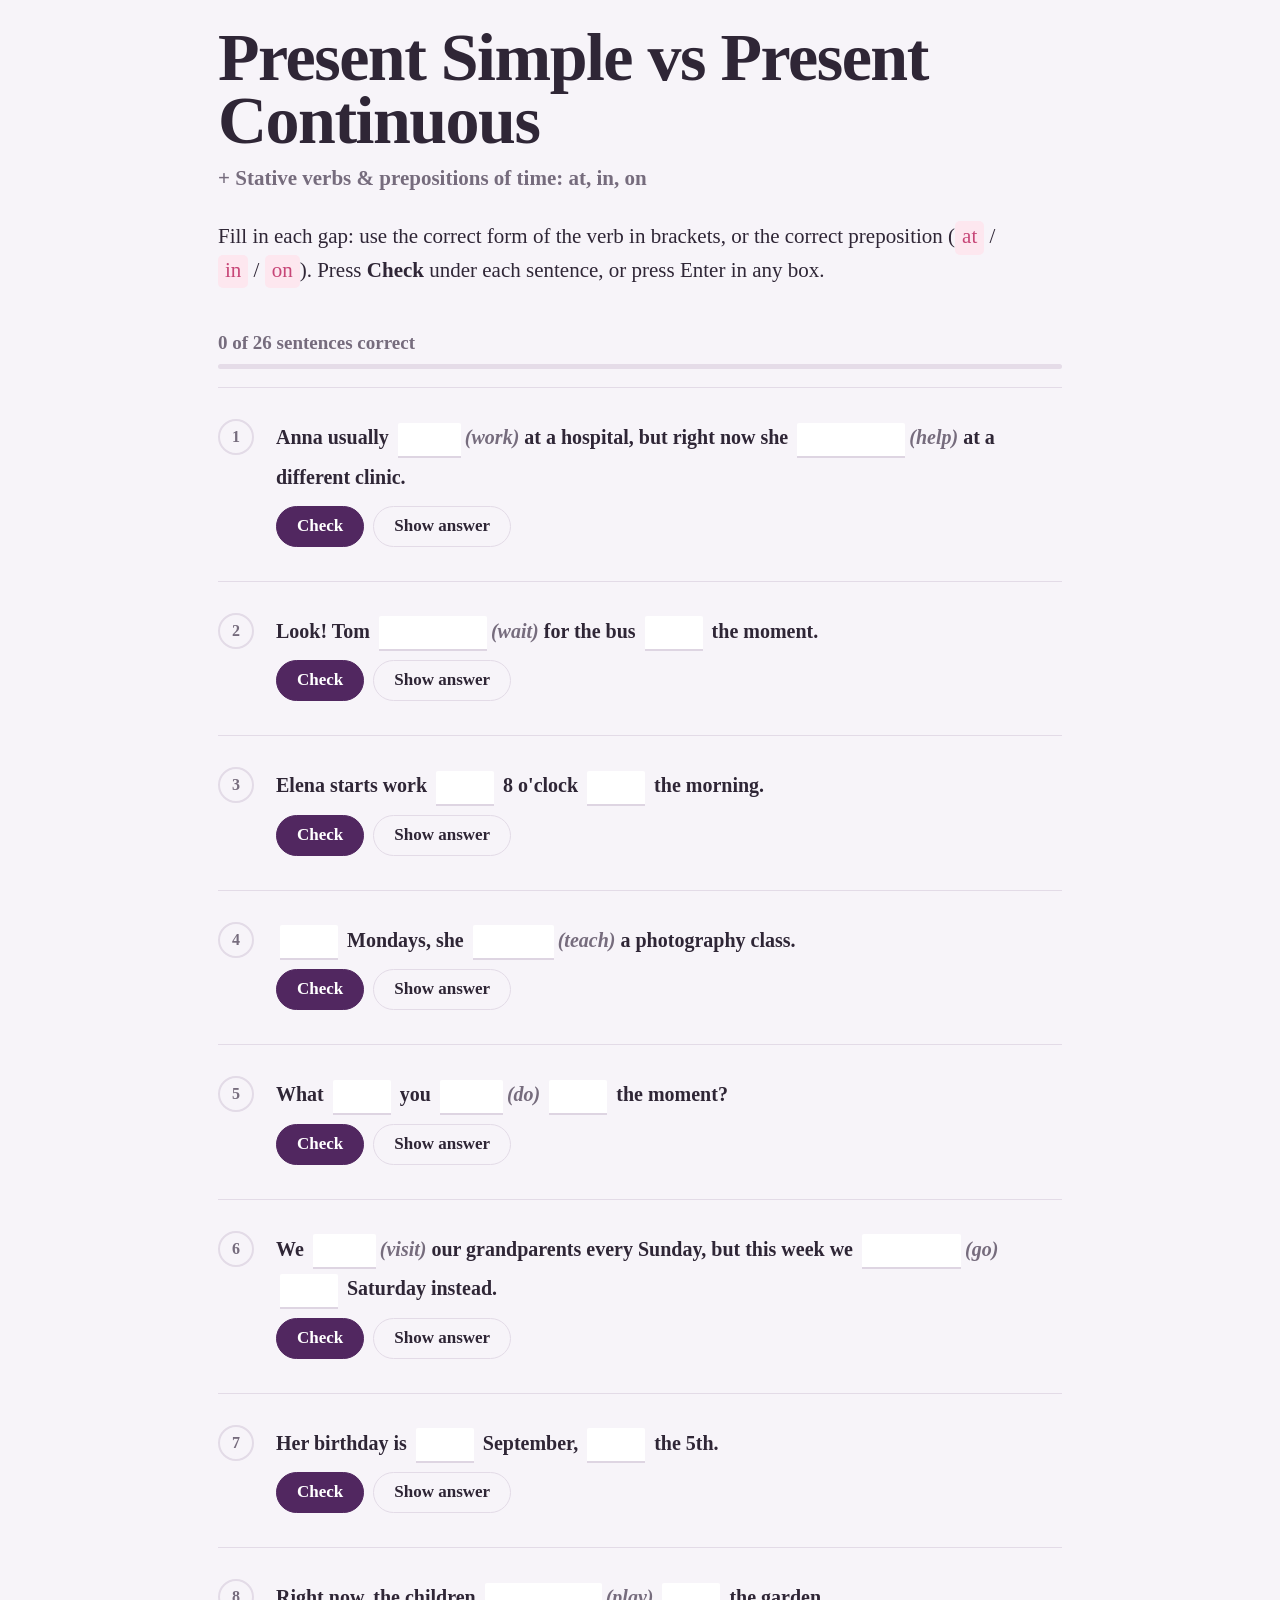
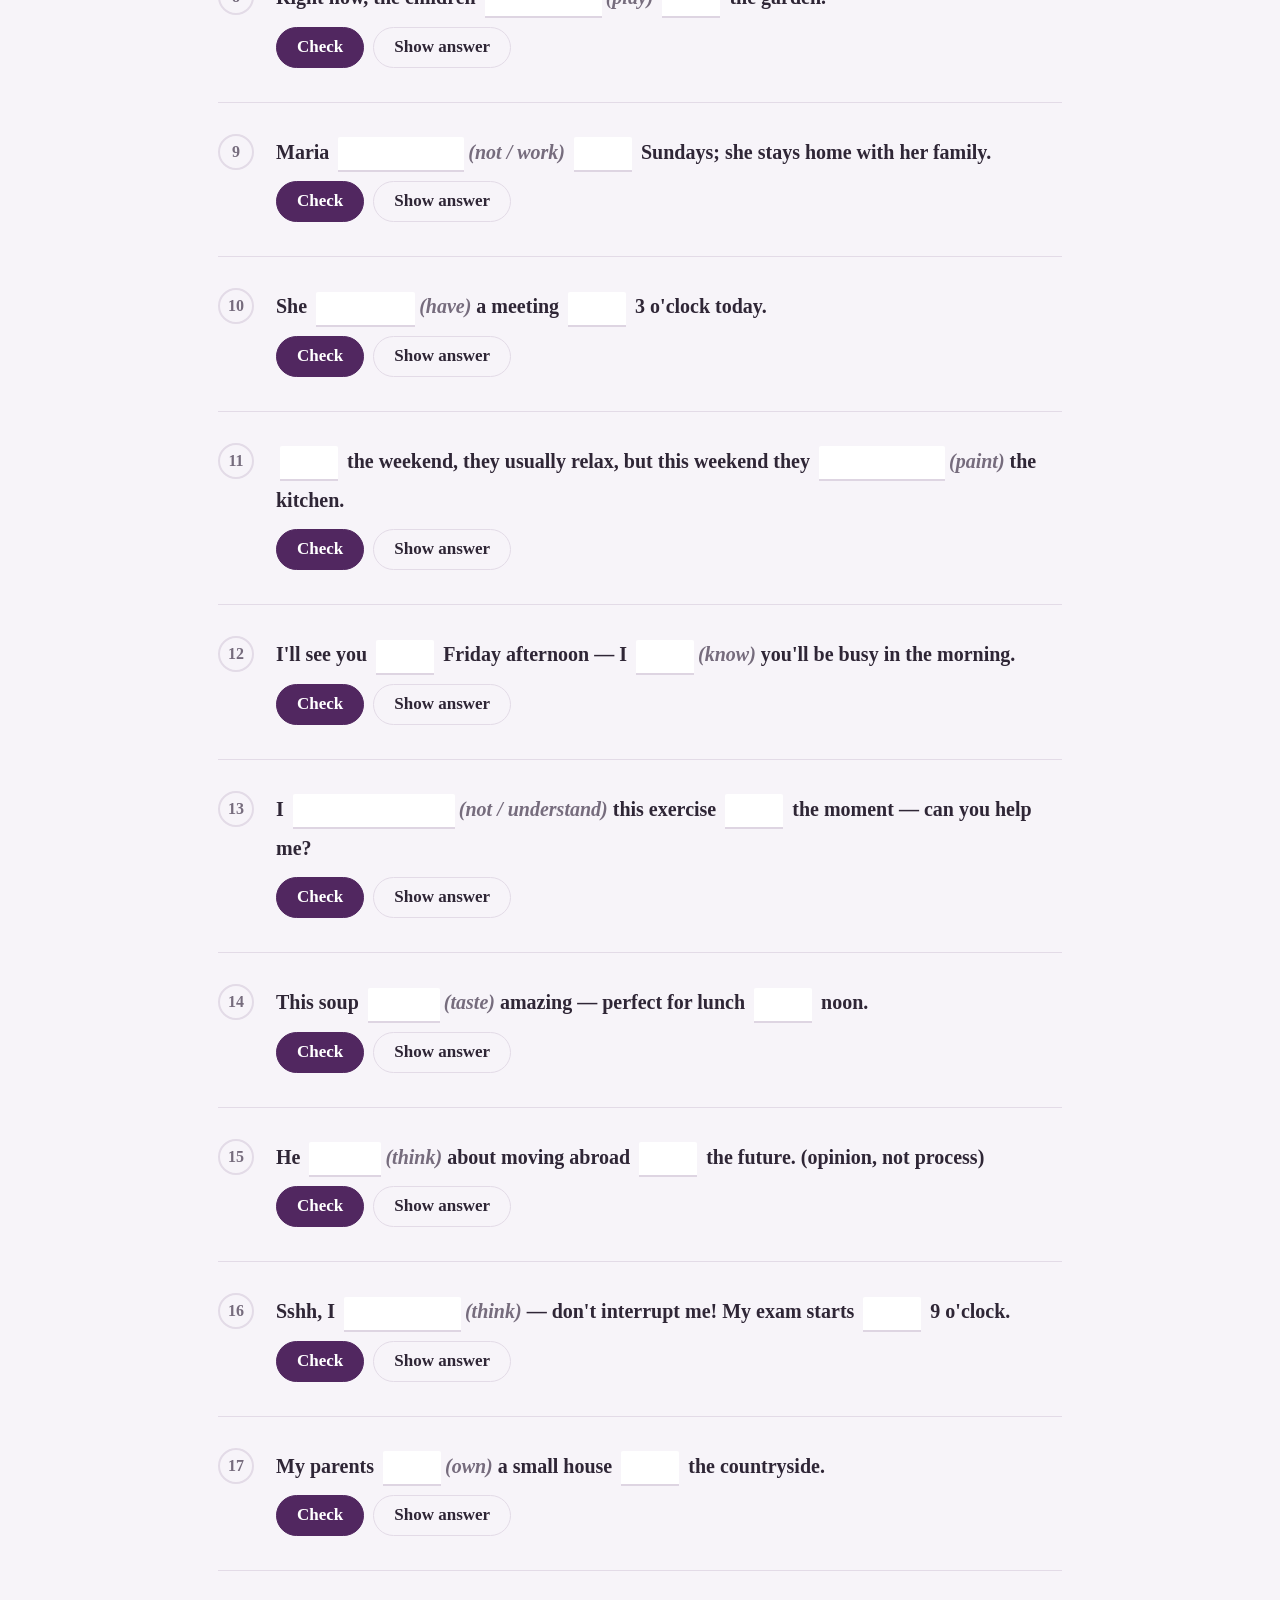
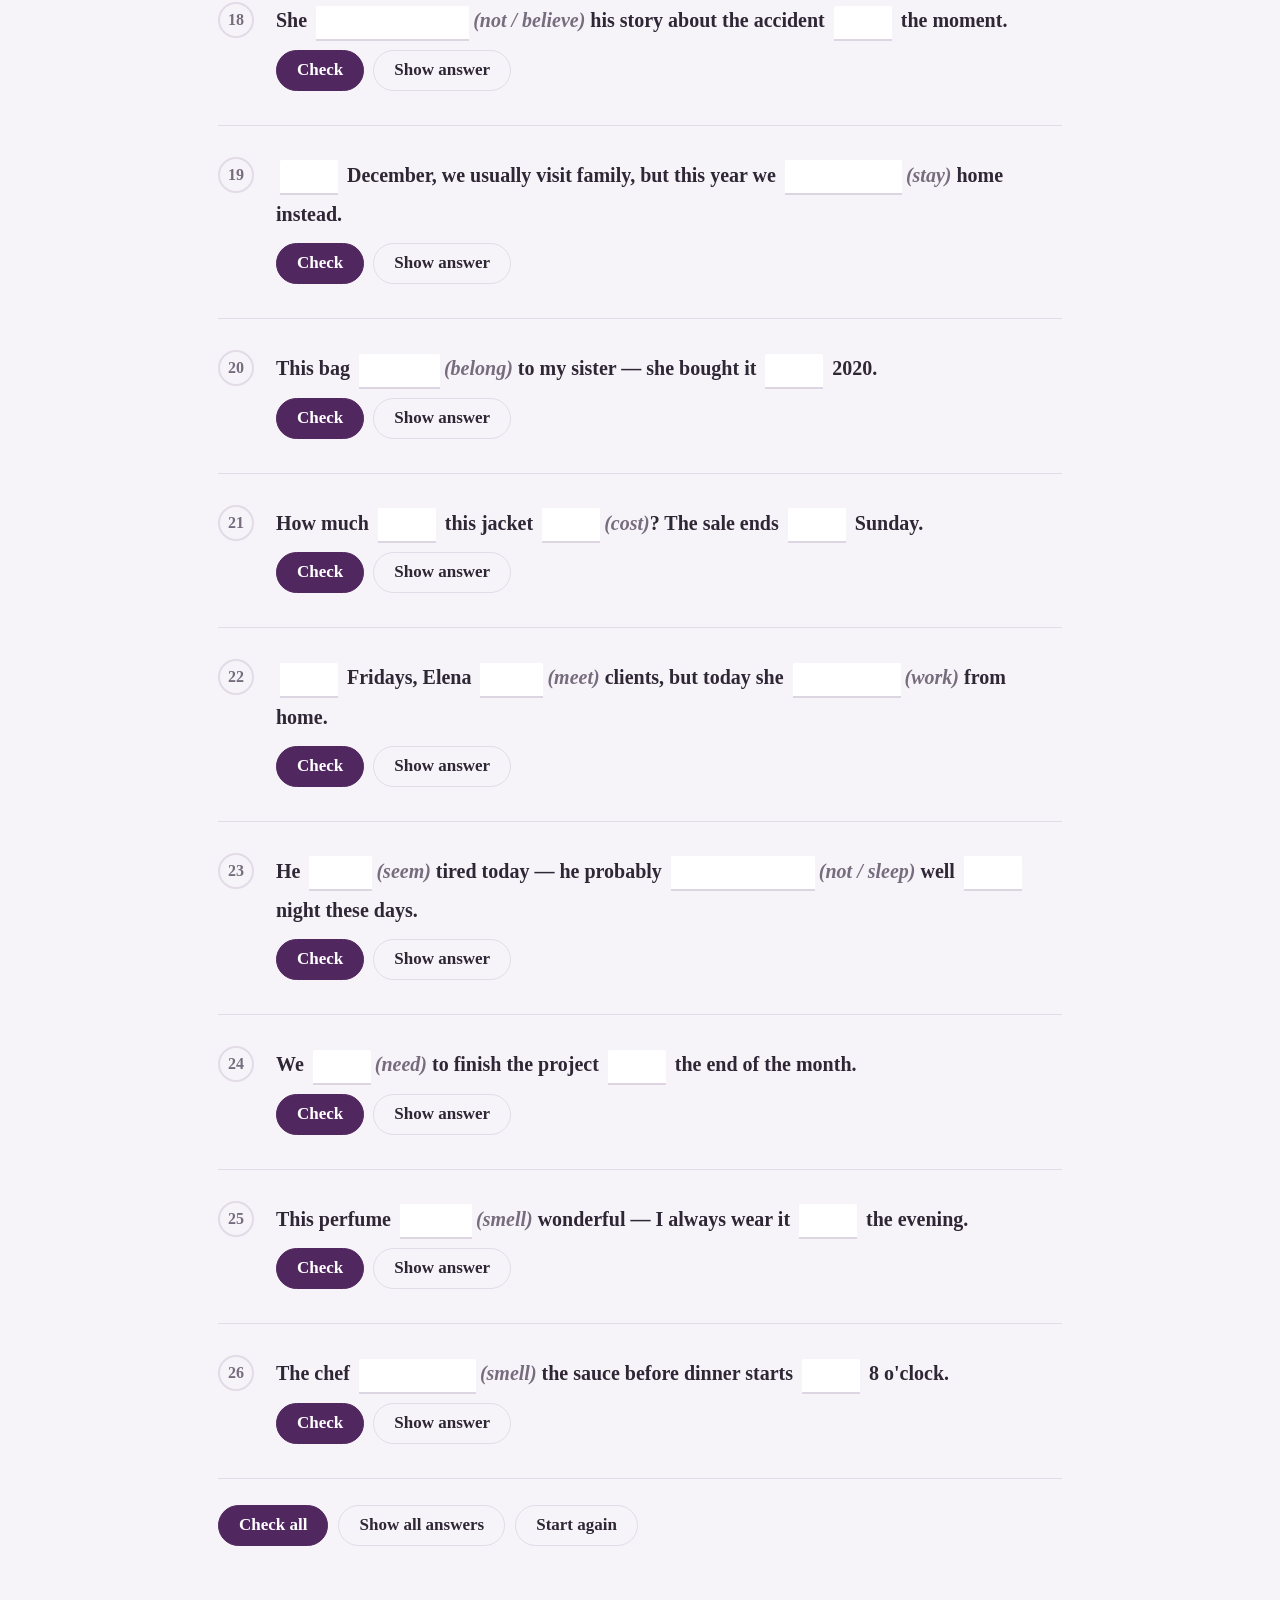
==== present-simple-vs-present-continuous-gap-fill/index.html @ bb2cac71 "Add Present Simple vs Present Continuous 26-question gap fill lesson" ====
<!doctype html>
<html lang="en">
<head>
<meta charset="utf-8">
<meta name="viewport" content="width=device-width,initial-scale=1">
<title>Present Simple vs Present Continuous</title>
<style>
:root{
  --bg:#f7f4f9;
  --text:#2f2636;
  --muted:#766c7d;
  --line:#e3dbe7;
  --purple:#512760;
  --purple2:#6c3a7d;
  --pink:#ef6e9b;
  --pinkBg:#fde7ef;
  --green:#287548;
  --greenBg:#eaf6ee;
  --red:#af4058;
  --redBg:#fff0f3;
}
*{box-sizing:border-box}
html{scroll-behavior:smooth}
body{
  margin:0;
  background:var(--bg);
  color:var(--text);
  font-family:Georgia,"Times New Roman",serif;
}
.page{
  width:min(900px,100%);
  margin:0 auto;
  padding:26px 28px 58px;
}
h1{
  font-size:clamp(42px,7vw,68px);
  line-height:.93;
  margin:0 0 14px;
  letter-spacing:-1.5px;
}
.subtitle{
  color:var(--muted);
  font-size:21px;
  font-weight:600;
  margin-bottom:30px;
}
.intro{
  font-size:21px;
  line-height:1.5;
  max-width:790px;
  margin-bottom:44px;
}
.tag{
  display:inline-block;
  color:#c74677;
  background:var(--pinkBg);
  padding:0 7px 2px;
  border-radius:5px;
}
.progress-label{
  color:var(--muted);
  font-weight:700;
  font-size:19px;
  margin-bottom:10px;
}
.progress{
  height:5px;
  background:#e5dce8;
  border-radius:99px;
  overflow:hidden;
  margin-bottom:18px;
}
.progress > div{
  height:100%;
  width:0;
  background:var(--purple);
  transition:width .25s ease;
}
.exercise{
  border-top:1px solid var(--line);
  padding:30px 0 34px;
  display:grid;
  grid-template-columns:44px 1fr;
  gap:14px;
}
.num{
  width:36px;height:36px;
  border:2px solid var(--line);
  border-radius:50%;
  display:grid;place-items:center;
  color:var(--muted);
  font-weight:700;
  font-size:16px;
  margin-top:1px;
}
.num.correct{
  color:var(--green);
  border-color:#b7ddc4;
  background:var(--greenBg);
}
.num.wrong{
  color:var(--red);
  border-color:#efb8c4;
  background:var(--redBg);
}
.sentence{
  font-size:20px;
  line-height:1.95;
  font-weight:600;
}
.cue{
  color:var(--muted);
  font-style:italic;
  font-weight:600;
}
.blank{
  display:inline-block;
  vertical-align:baseline;
  min-width:58px;
  height:35px;
  margin:0 4px;
  padding:3px 7px 4px;
  border:0;
  border-bottom:2px solid #ded5e2;
  background:#fff;
  color:var(--text);
  font:inherit;
  font-size:18px;
  line-height:1;
  outline:none;
  border-radius:2px 2px 0 0;
}
.blank:focus{
  border-bottom-color:var(--purple2);
  box-shadow:0 2px 0 rgba(81,39,96,.08);
}
.blank.ok{
  border-bottom-color:#65a579;
  background:#f7fff9;
}
.blank.bad{
  border-bottom-color:#d36c82;
  background:#fff7f9;
}
.actions{
  display:flex;
  flex-wrap:wrap;
  gap:9px;
  margin-top:9px;
}
button{
  appearance:none;
  border:1.5px solid var(--line);
  background:transparent;
  color:var(--text);
  border-radius:999px;
  padding:9px 20px 10px;
  font:700 17px Georgia,"Times New Roman",serif;
  cursor:pointer;
}
button.primary{
  background:var(--purple);
  color:#fff;
  border-color:var(--purple);
}
button:hover{filter:brightness(.98)}
.feedback{
  margin-top:12px;
  font-size:16px;
  line-height:1.45;
  font-weight:700;
}
.feedback.ok{color:var(--green)}
.feedback.bad{color:var(--red)}
.answer{
  margin-top:12px;
  padding:11px 14px;
  background:#fff;
  border-left:4px solid var(--purple2);
  border-radius:0 8px 8px 0;
  font-size:17px;
  line-height:1.45;
}
.bottom-actions{
  border-top:1px solid var(--line);
  padding-top:26px;
  display:flex;
  flex-wrap:wrap;
  gap:10px;
}
@media(max-width:620px){
  .page{padding:20px 16px 42px}
  h1{font-size:42px}
  .subtitle{font-size:18px}
  .intro{font-size:18px;margin-bottom:34px}
  .sentence{font-size:18px;line-height:1.9}
  .exercise{grid-template-columns:38px 1fr;padding:24px 0 28px;gap:10px}
  .num{width:32px;height:32px;font-size:14px}
  .blank{font-size:17px;height:32px;min-width:52px}
  button{font-size:16px;padding:8px 17px 9px}
}
</style>
</head>
<body>
<main class="page">
  <h1>Present Simple vs Present<br>Continuous</h1>
  <div class="subtitle">+ Stative verbs &amp; prepositions of time: at, in, on</div>
  <div class="intro">
    Fill in each gap: use the correct form of the verb in brackets, or the correct preposition
    (<span class="tag">at</span> / <span class="tag">in</span> / <span class="tag">on</span>).
    Press <b>Check</b> under each sentence, or press Enter in any box.
  </div>

  <div class="progress-label" id="progressLabel">0 of 26 sentences correct</div>
  <div class="progress"><div id="progressBar"></div></div>

  <section id="list"></section>

  <div class="bottom-actions">
    <button class="primary" id="checkAll">Check all</button>
    <button id="showAll">Show all answers</button>
    <button id="restart">Start again</button>
  </div>
</main>

<script>
const DATA = [
  {
    p:["Anna usually ",{a:"works"} ,{c:"(work)"}," at a hospital, but right now she ",{a:"is helping"},{c:"(help)"}," at a different clinic."],
    answer:"Anna usually works at a hospital, but right now she is helping at a different clinic."
  },
  {
    p:["Look! Tom ",{a:"is waiting"},{c:"(wait)"}," for the bus ",{a:"at"}," the moment."],
    answer:"Look! Tom is waiting for the bus at the moment."
  },
  {
    p:["Elena starts work ",{a:"at"}," 8 o'clock ",{a:"in"}," the morning."],
    answer:"Elena starts work at 8 o'clock in the morning."
  },
  {
    p:[{a:"on"}," Mondays, she ",{a:"teaches"},{c:"(teach)"}," a photography class."],
    answer:"On Mondays, she teaches a photography class."
  },
  {
    p:["What ",{a:"are"}," you ",{a:"doing"},{c:"(do)"}," ",{a:"at"}," the moment?"],
    answer:"What are you doing at the moment?"
  },
  {
    p:["We ",{a:"visit"},{c:"(visit)"}," our grandparents every Sunday, but this week we ",{a:"are going"},{c:"(go)"}," ",{a:"on"}," Saturday instead."],
    answer:"We visit our grandparents every Sunday, but this week we are going on Saturday instead."
  },
  {
    p:["Her birthday is ",{a:"in"}," September, ",{a:"on"}," the 5th."],
    answer:"Her birthday is in September, on the 5th."
  },
  {
    p:["Right now, the children ",{a:"are playing"},{c:"(play)"}," ",{a:"in"}," the garden."],
    answer:"Right now, the children are playing in the garden."
  },
  {
    p:["Maria ",{a:"doesn't work",alts:["does not work"]},{c:"(not / work)"}," ",{a:"on"}," Sundays; she stays home with her family."],
    answer:"Maria doesn't work on Sundays; she stays home with her family."
  },
  {
    p:["She ",{a:"is having",alts:["has"]},{c:"(have)"}," a meeting ",{a:"at"}," 3 o'clock today."],
    answer:"She is having a meeting at 3 o'clock today."
  },
  {
    p:[{a:"at",alts:["on"]}," the weekend, they usually relax, but this weekend they ",{a:"are painting"},{c:"(paint)"}," the kitchen."],
    answer:"At the weekend, they usually relax, but this weekend they are painting the kitchen."
  },
  {
    p:["I'll see you ",{a:"on"}," Friday afternoon — I ",{a:"know"},{c:"(know)"}," you'll be busy in the morning."],
    answer:"I'll see you on Friday afternoon — I know you'll be busy in the morning."
  },
  {
    p:["I ",{a:"don't understand",alts:["do not understand"]},{c:"(not / understand)"}," this exercise ",{a:"at"}," the moment — can you help me?"],
    answer:"I don't understand this exercise at the moment — can you help me?"
  },
  {
    p:["This soup ",{a:"tastes"},{c:"(taste)"}," amazing — perfect for lunch ",{a:"at"}," noon."],
    answer:"This soup tastes amazing — perfect for lunch at noon."
  },
  {
    p:["He ",{a:"thinks"},{c:"(think)"}," about moving abroad ",{a:"in"}," the future. (opinion, not process)"],
    answer:"He thinks about moving abroad in the future."
  },
  {
    p:["Sshh, I ",{a:"am thinking",alts:["'m thinking","’m thinking"]},{c:"(think)"}," — don't interrupt me! My exam starts ",{a:"at"}," 9 o'clock."],
    answer:"Sshh, I am thinking — don't interrupt me! My exam starts at 9 o'clock."
  },
  {
    p:["My parents ",{a:"own"},{c:"(own)"}," a small house ",{a:"in"}," the countryside."],
    answer:"My parents own a small house in the countryside."
  },
  {
    p:["She ",{a:"doesn't believe",alts:["does not believe"]},{c:"(not / believe)"}," his story about the accident ",{a:"at"}," the moment."],
    answer:"She doesn't believe his story about the accident at the moment."
  },
  {
    p:[{a:"in"}," December, we usually visit family, but this year we ",{a:"are staying"},{c:"(stay)"}," home instead."],
    answer:"In December, we usually visit family, but this year we are staying home instead."
  },
  {
    p:["This bag ",{a:"belongs"},{c:"(belong)"}," to my sister — she bought it ",{a:"in"}," 2020."],
    answer:"This bag belongs to my sister — she bought it in 2020."
  },
  {
    p:["How much ",{a:"does"}," this jacket ",{a:"cost"},{c:"(cost)"},"? The sale ends ",{a:"on"}," Sunday."],
    answer:"How much does this jacket cost? The sale ends on Sunday."
  },
  {
    p:[{a:"on"}," Fridays, Elena ",{a:"meets"},{c:"(meet)"}," clients, but today she ",{a:"is working"},{c:"(work)"}," from home."],
    answer:"On Fridays, Elena meets clients, but today she is working from home."
  },
  {
    p:["He ",{a:"seems"},{c:"(seem)"}," tired today — he probably ",{a:"isn't sleeping",alts:["is not sleeping","doesn't sleep","does not sleep"]},{c:"(not / sleep)"}," well ",{a:"at"}," night these days."],
    answer:"He seems tired today — he probably isn't sleeping well at night these days."
  },
  {
    p:["We ",{a:"need"},{c:"(need)"}," to finish the project ",{a:"at",alts:["by"]}," the end of the month."],
    answer:"We need to finish the project at the end of the month."
  },
  {
    p:["This perfume ",{a:"smells"},{c:"(smell)"}," wonderful — I always wear it ",{a:"in"}," the evening."],
    answer:"This perfume smells wonderful — I always wear it in the evening."
  },
  {
    p:["The chef ",{a:"is smelling",alts:["smells"]},{c:"(smell)"}," the sauce before dinner starts ",{a:"at"}," 8 o'clock."],
    answer:"The chef is smelling the sauce before dinner starts at 8 o'clock."
  }
];

const KEY="present-simple-continuous-26-v1";
let state=load();

function blankCount(item){return item.p.filter(x=>x && typeof x==="object" && "a" in x).length}
function fresh(){
  return DATA.map(item=>({values:Array(blankCount(item)).fill(""),checked:false,correct:false,shown:false}));
}
function load(){
  try{
    const s=JSON.parse(localStorage.getItem(KEY));
    if(Array.isArray(s)&&s.length===DATA.length) return s;
  }catch(e){}
  return fresh();
}
function save(){localStorage.setItem(KEY,JSON.stringify(state))}
function norm(v){
  return String(v).toLowerCase().replace(/[’‘]/g,"'").replace(/\s+/g," ").trim().replace(/[.?!,;:]$/,"");
}
function isFieldCorrect(spec,val){
  const accepted=[spec.a].concat(spec.alts||[]).map(norm);
  return accepted.includes(norm(val));
}
function checkItem(i){
  const specs=DATA[i].p.filter(x=>x && typeof x==="object" && "a" in x);
  const s=state[i];
  s.checked=true;
  s.correct=specs.every((sp,j)=>isFieldCorrect(sp,s.values[j]));
  save();render();
}
function widthFor(answer){
  const n=Math.max(2,answer.length);
  return Math.min(170,Math.max(58,n*9+18));
}
function renderPart(part,i,blankIndex){
  if(typeof part==="string") return document.createTextNode(part);
  if(part.c){
    const e=document.createElement("em"); e.className="cue"; e.textContent=part.c; return e;
  }
  const input=document.createElement("input");
  input.className="blank";
  input.autocomplete="off";
  input.spellcheck=false;
  input.dataset.i=i; input.dataset.b=blankIndex;
  input.value=state[i].values[blankIndex]||"";
  input.style.width=widthFor(part.a)+"px";
  if(state[i].checked){
    input.classList.add(isFieldCorrect(part,input.value)?"ok":"bad");
  }
  input.addEventListener("input",e=>{
    const ii=+e.target.dataset.i, bb=+e.target.dataset.b;
    state[ii].values[bb]=e.target.value;
    state[ii].checked=false; state[ii].correct=false;
    save(); updateProgress();
    e.target.classList.remove("ok","bad");
  });
  input.addEventListener("keydown",e=>{
    if(e.key==="Enter"){e.preventDefault();checkItem(i)}
  });
  return input;
}
function render(){
  const list=document.getElementById("list");
  list.innerHTML="";
  DATA.forEach((item,i)=>{
    const ex=document.createElement("article"); ex.className="exercise";
    const n=document.createElement("div");
    n.className="num"+(state[i].checked?(state[i].correct?" correct":" wrong"):"");
    n.textContent=i+1;
    const body=document.createElement("div");
    const sentence=document.createElement("div"); sentence.className="sentence";
    let b=0;
    item.p.forEach(part=>{
      if(part && typeof part==="object" && "a" in part){
        sentence.appendChild(renderPart(part,i,b++));
      }else{
        sentence.appendChild(renderPart(part,i,b));
      }
    });
    const actions=document.createElement("div"); actions.className="actions";
    const check=document.createElement("button"); check.className="primary"; check.textContent="Check";
    check.onclick=()=>checkItem(i);
    const show=document.createElement("button"); show.textContent=state[i].shown?"Hide answer":"Show answer";
    show.onclick=()=>{state[i].shown=!state[i].shown;save();render()};
    actions.append(check,show);
    body.append(sentence,actions);
    if(state[i].checked){
      const fb=document.createElement("div");
      fb.className="feedback "+(state[i].correct?"ok":"bad");
      fb.textContent=state[i].correct?"Correct ✓":"Not quite — check the highlighted gap(s).";
      body.appendChild(fb);
    }
    if(state[i].shown){
      const ans=document.createElement("div"); ans.className="answer";
      ans.innerHTML="<b>Answer:</b> "+escapeHtml(item.answer);
      body.appendChild(ans);
    }
    ex.append(n,body); list.appendChild(ex);
  });
  updateProgress();
}
function updateProgress(){
  const correct=state.filter(x=>x.correct).length;
  document.getElementById("progressLabel").textContent=correct+" of 26 sentences correct";
  document.getElementById("progressBar").style.width=(correct/26*100)+"%";
}
function escapeHtml(s){
  return s.replace(/[&<>"']/g,m=>({"&":"&amp;","<":"&lt;",">":"&gt;",'"':"&quot;","'":"&#039;"}[m]));
}
document.getElementById("checkAll").onclick=()=>{
  DATA.forEach((item,i)=>{
    const specs=item.p.filter(x=>x && typeof x==="object" && "a" in x);
    state[i].checked=true;
    state[i].correct=specs.every((sp,j)=>isFieldCorrect(sp,state[i].values[j]));
  });
  save();render();
};
document.getElementById("showAll").onclick=()=>{
  const show=!state.every(x=>x.shown);
  state.forEach(x=>x.shown=show);save();render();
};
document.getElementById("restart").onclick=()=>{
  if(confirm("Start again and erase saved answers?")){
    state=fresh();save();render();window.scrollTo({top:0,behavior:"smooth"});
  }
};
render();
</script>
</body>
</html>
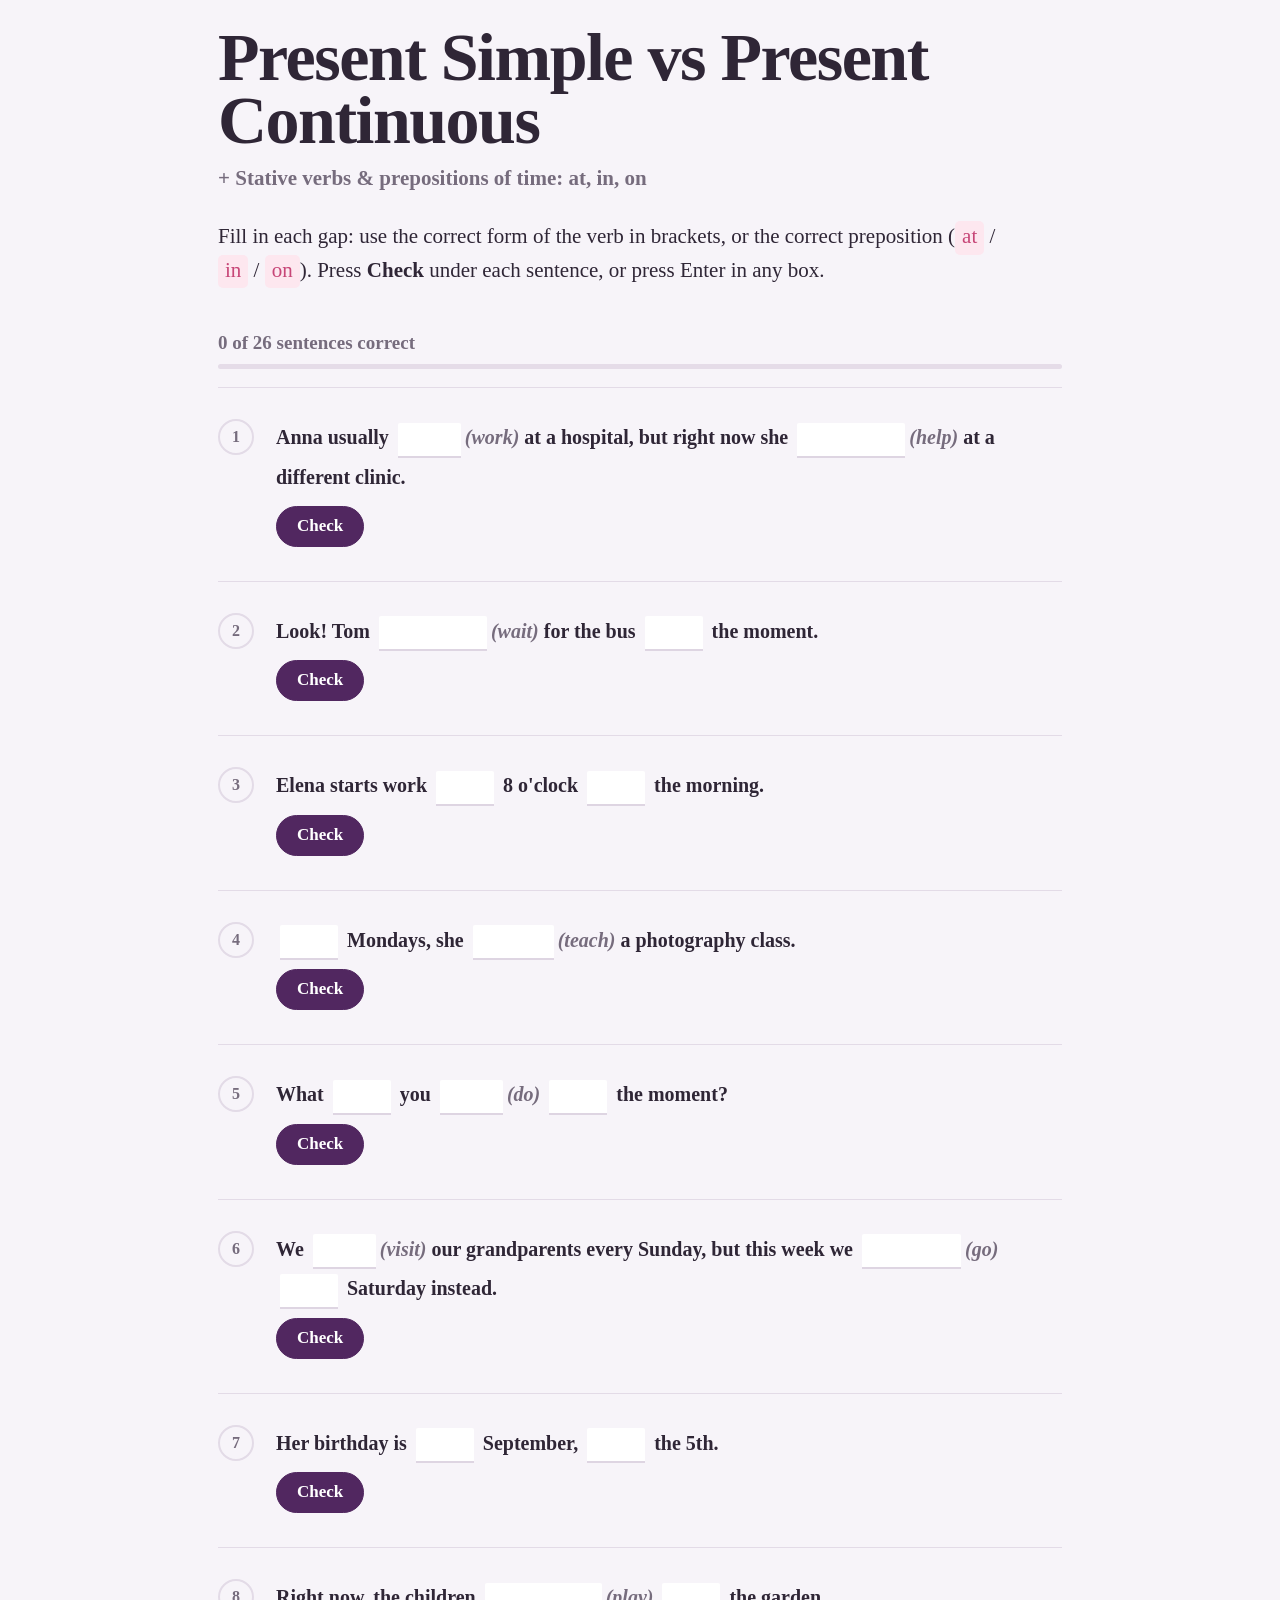
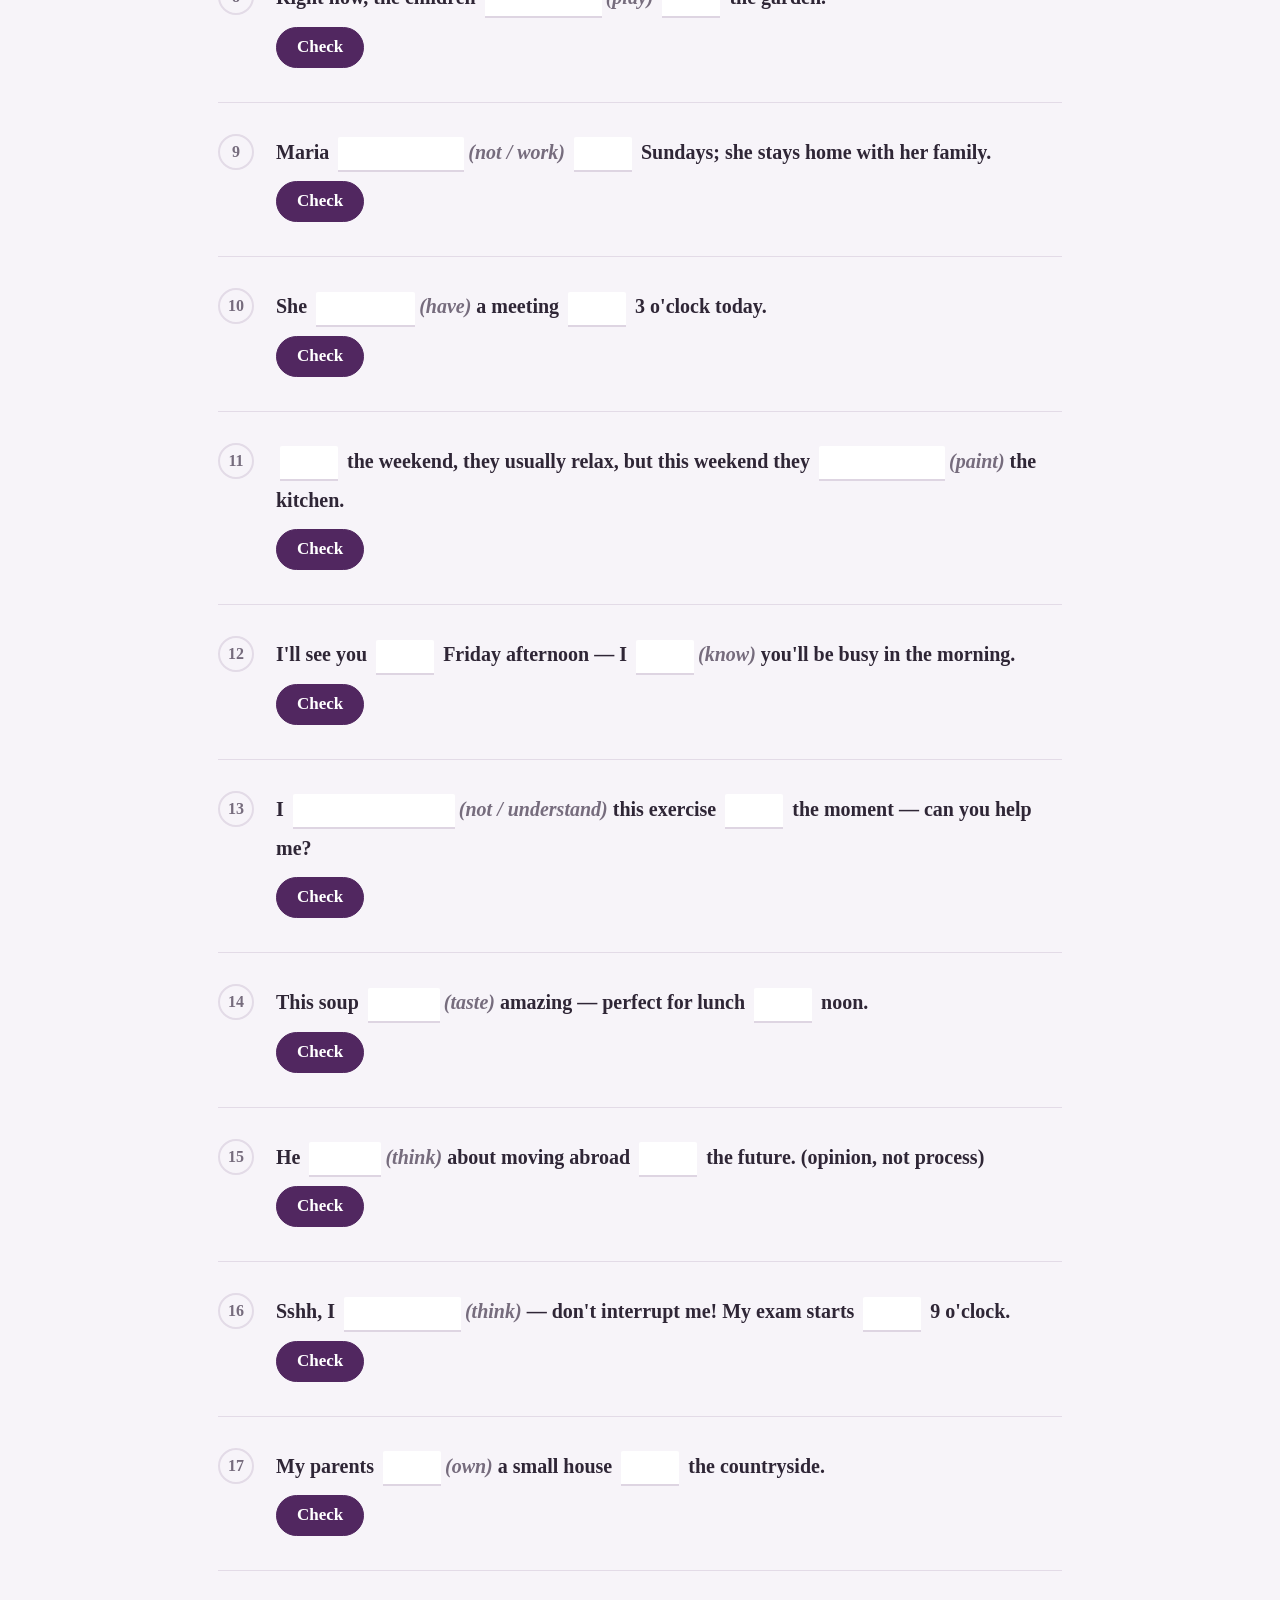
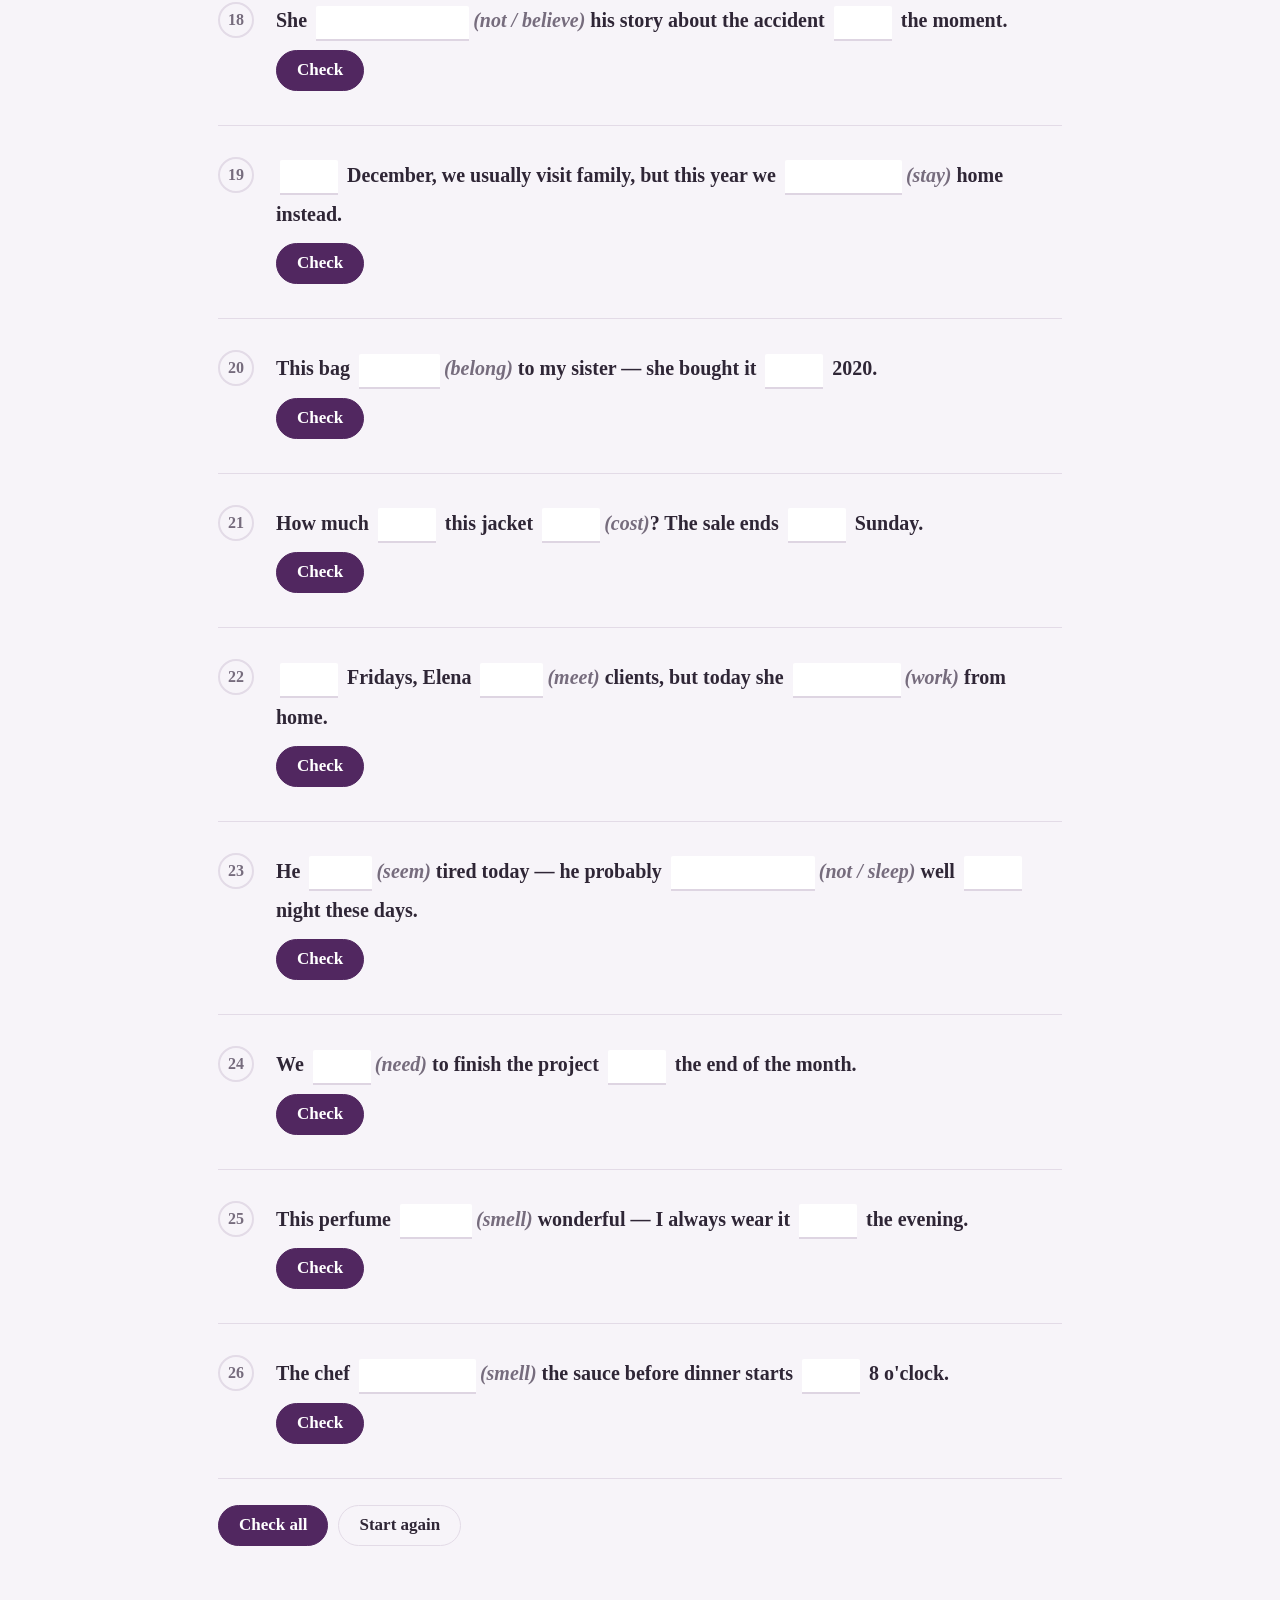
==== commit 7be7cfc7: "Show corrections on check and remove answer buttons" ====
--- a/present-simple-vs-present-continuous-gap-fill/index.html
+++ b/present-simple-vs-present-continuous-gap-fill/index.html
@@ -136,11 +136,27 @@
 }
 .blank.ok{
   border-bottom-color:#65a579;
-  background:#f7fff9;
+  background:var(--greenBg);
+  color:var(--green);
+  font-weight:700;
 }
 .blank.bad{
   border-bottom-color:#d36c82;
-  background:#fff7f9;
+  background:var(--redBg);
+  color:var(--red);
+  font-weight:700;
+}
+.correction{
+  display:inline-block;
+  margin:0 7px 0 1px;
+  padding:2px 7px 3px;
+  border-radius:6px;
+  background:var(--greenBg);
+  color:var(--green);
+  font-size:16px;
+  font-weight:700;
+  line-height:1.35;
+  vertical-align:baseline;
 }
 .actions{
   display:flex;
@@ -218,7 +234,6 @@
 
   <div class="bottom-actions">
     <button class="primary" id="checkAll">Check all</button>
-    <button id="showAll">Show all answers</button>
     <button id="restart">Start again</button>
   </div>
 </main>
@@ -336,7 +351,7 @@
 
 function blankCount(item){return item.p.filter(x=>x && typeof x==="object" && "a" in x).length}
 function fresh(){
-  return DATA.map(item=>({values:Array(blankCount(item)).fill(""),checked:false,correct:false,shown:false}));
+  return DATA.map(item=>({values:Array(blankCount(item)).fill(""),checked:false,correct:false}));
 }
 function load(){
   try{
@@ -369,6 +384,8 @@
   if(part.c){
     const e=document.createElement("em"); e.className="cue"; e.textContent=part.c; return e;
   }
+
+  const wrap=document.createElement("span");
   const input=document.createElement("input");
   input.className="blank";
   input.autocomplete="off";
@@ -376,20 +393,33 @@
   input.dataset.i=i; input.dataset.b=blankIndex;
   input.value=state[i].values[blankIndex]||"";
   input.style.width=widthFor(part.a)+"px";
+
   if(state[i].checked){
-    input.classList.add(isFieldCorrect(part,input.value)?"ok":"bad");
+    const ok=isFieldCorrect(part,input.value);
+    input.classList.add(ok?"ok":"bad");
+
+    if(!ok){
+      const correction=document.createElement("span");
+      correction.className="correction";
+      correction.textContent="✓ "+part.a;
+      wrap.append(input,correction);
+    }else{
+      wrap.appendChild(input);
+    }
+  }else{
+    wrap.appendChild(input);
   }
+
   input.addEventListener("input",e=>{
     const ii=+e.target.dataset.i, bb=+e.target.dataset.b;
     state[ii].values[bb]=e.target.value;
     state[ii].checked=false; state[ii].correct=false;
-    save(); updateProgress();
-    e.target.classList.remove("ok","bad");
+    save(); render();
   });
   input.addEventListener("keydown",e=>{
     if(e.key==="Enter"){e.preventDefault();checkItem(i)}
   });
-  return input;
+  return wrap;
 }
 function render(){
   const list=document.getElementById("list");
@@ -412,20 +442,15 @@
     const actions=document.createElement("div"); actions.className="actions";
     const check=document.createElement("button"); check.className="primary"; check.textContent="Check";
     check.onclick=()=>checkItem(i);
-    const show=document.createElement("button"); show.textContent=state[i].shown?"Hide answer":"Show answer";
-    show.onclick=()=>{state[i].shown=!state[i].shown;save();render()};
-    actions.append(check,show);
+    actions.append(check);
     body.append(sentence,actions);
     if(state[i].checked){
       const fb=document.createElement("div");
       fb.className="feedback "+(state[i].correct?"ok":"bad");
-      fb.textContent=state[i].correct?"Correct ✓":"Not quite — check the highlighted gap(s).";
+      fb.textContent=state[i].correct
+        ?"Correct ✓"
+        :"Red = your mistake. Green = the correct answer.";
       body.appendChild(fb);
-    }
-    if(state[i].shown){
-      const ans=document.createElement("div"); ans.className="answer";
-      ans.innerHTML="<b>Answer:</b> "+escapeHtml(item.answer);
-      body.appendChild(ans);
     }
     ex.append(n,body); list.appendChild(ex);
   });
@@ -446,10 +471,6 @@
     state[i].correct=specs.every((sp,j)=>isFieldCorrect(sp,state[i].values[j]));
   });
   save();render();
-};
-document.getElementById("showAll").onclick=()=>{
-  const show=!state.every(x=>x.shown);
-  state.forEach(x=>x.shown=show);save();render();
 };
 document.getElementById("restart").onclick=()=>{
   if(confirm("Start again and erase saved answers?")){
